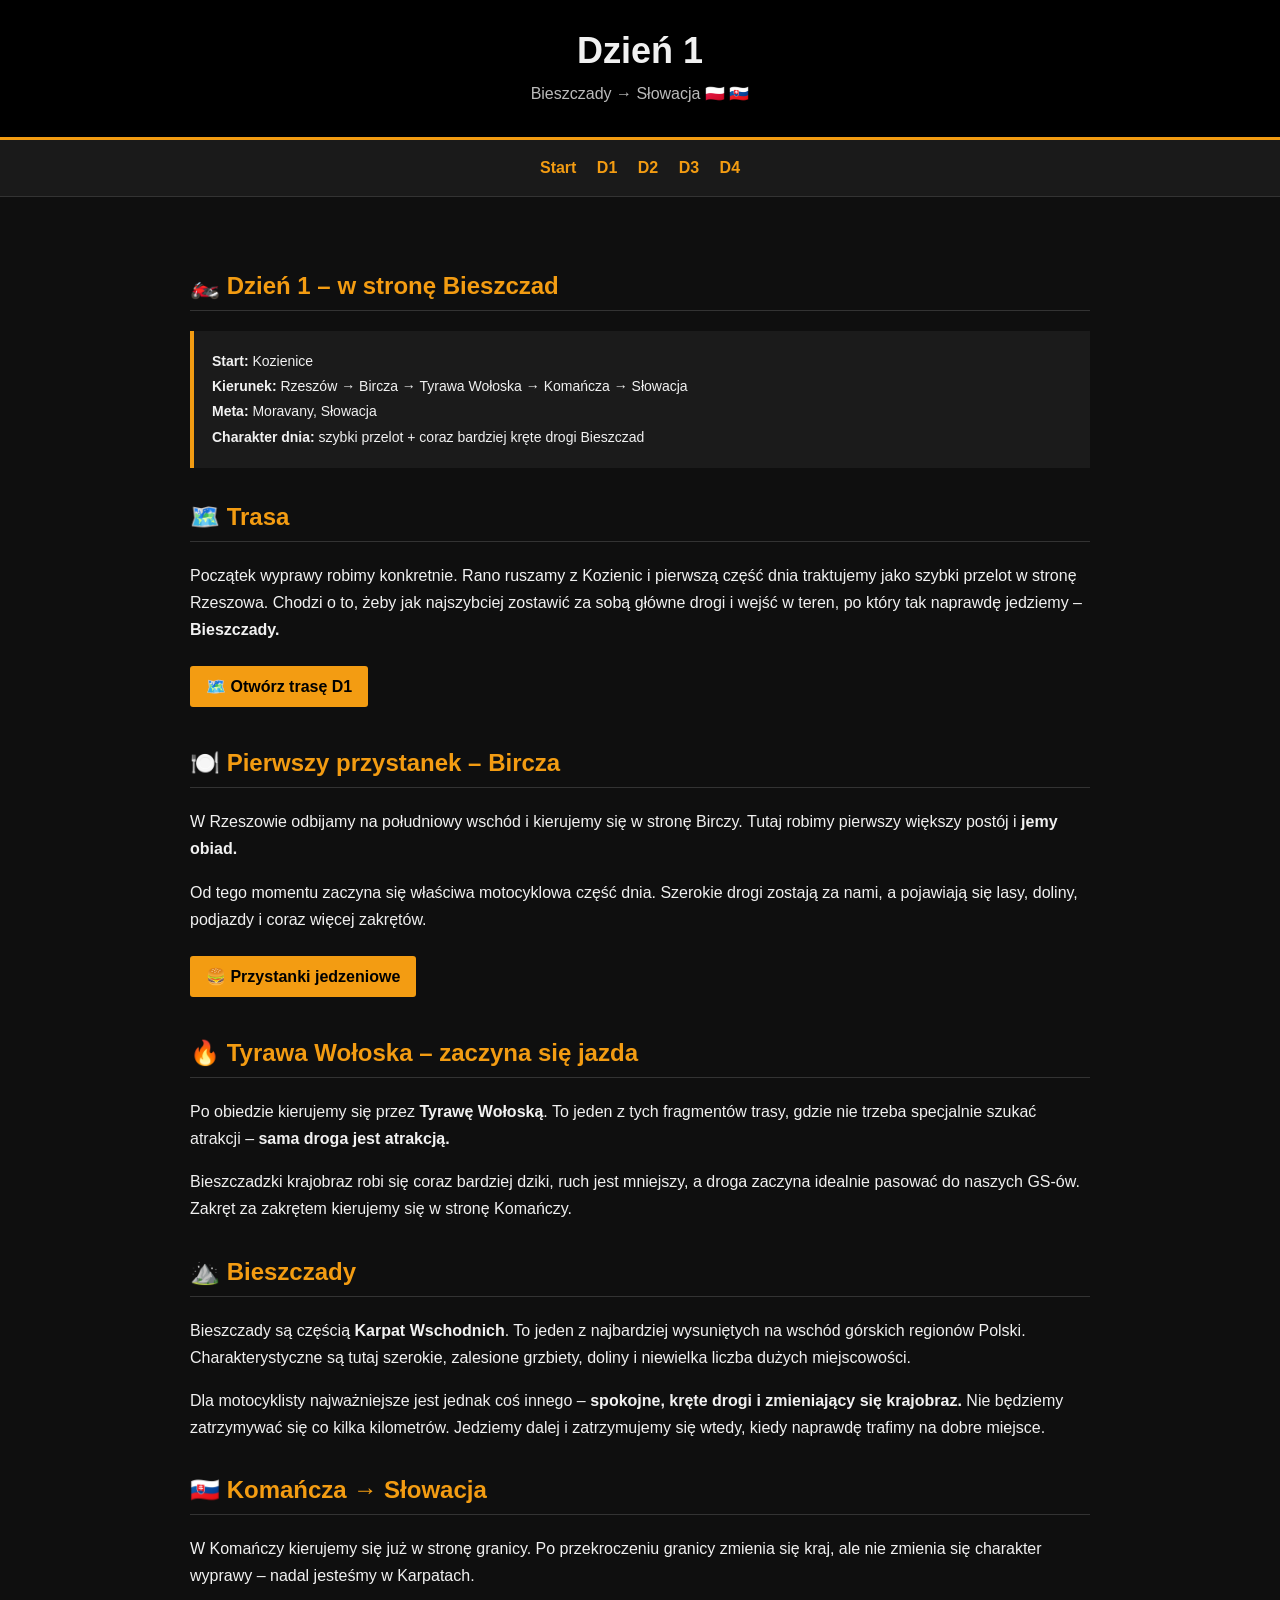
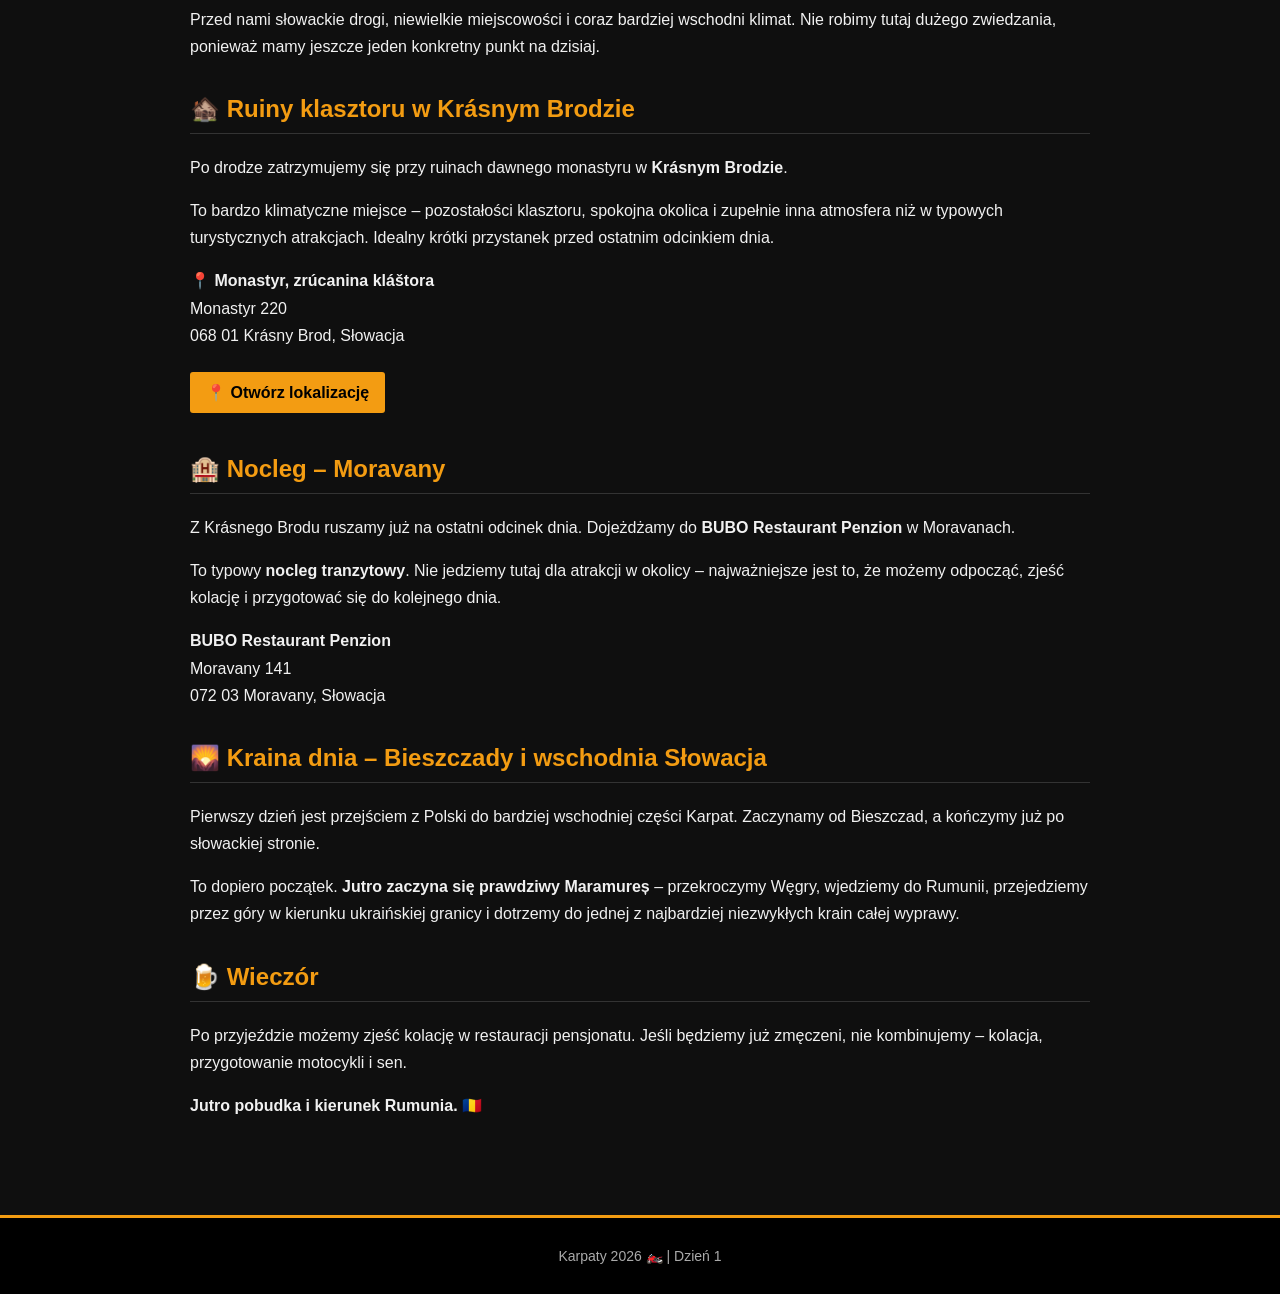
==== d1.html @ 4d6d93f8 "Create d1.html" ====
<!DOCTYPE html>
<html lang="pl">
<head>
    <meta charset="UTF-8">
    <meta name="viewport" content="width=device-width, initial-scale=1.0">
    <title>D1 – Bieszczady → Słowacja | Karpaty 2026</title>
    <link rel="stylesheet" href="style.css">
</head>

<body>

<header>
    <h1>Dzień 1</h1>
    <p>Bieszczady → Słowacja 🇵🇱 🇸🇰</p>
</header>

<nav>
    <a href="index.html">Start</a>
    <a href="d1.html">D1</a>
    <a href="d2.html">D2</a>
    <a href="d3.html">D3</a>
    <a href="d4.html">D4</a>
</nav>

<section>

    <h2>🏍️ Dzień 1 – w stronę Bieszczad</h2>

    <div class="roadbook">
        <strong>Start:</strong> Kozienice<br>
        <strong>Kierunek:</strong> Rzeszów → Bircza → Tyrawa Wołoska → Komańcza → Słowacja<br>
        <strong>Meta:</strong> Moravany, Słowacja<br>
        <strong>Charakter dnia:</strong> szybki przelot + coraz bardziej kręte drogi Bieszczad
    </div>

    <h2>🗺️ Trasa</h2>

    <p>
        Początek wyprawy robimy konkretnie. Rano ruszamy z Kozienic i
        pierwszą część dnia traktujemy jako szybki przelot w stronę
        Rzeszowa. Chodzi o to, żeby jak najszybciej zostawić za sobą
        główne drogi i wejść w teren, po który tak naprawdę jedziemy –
        <strong>Bieszczady.</strong>
    </p>

    <a class="button"
       href="https://maps.app.goo.gl/AyUVnviSpxctWd748"
       target="_blank">
        🗺️ Otwórz trasę D1
    </a>

    <h2>🍽️ Pierwszy przystanek – Bircza</h2>

    <p>
        W Rzeszowie odbijamy na południowy wschód i kierujemy się
        w stronę Birczy. Tutaj robimy pierwszy większy postój i
        <strong>jemy obiad.</strong>
    </p>

    <p>
        Od tego momentu zaczyna się właściwa motocyklowa część dnia.
        Szerokie drogi zostają za nami, a pojawiają się lasy, doliny,
        podjazdy i coraz więcej zakrętów.
    </p>

    <a class="button"
       href="https://maps.app.goo.gl/hvv1c4JMuGy5c1LF6"
       target="_blank">
        🍔 Przystanki jedzeniowe
    </a>

    <h2>🔥 Tyrawa Wołoska – zaczyna się jazda</h2>

    <p>
        Po obiedzie kierujemy się przez <strong>Tyrawę Wołoską</strong>.
        To jeden z tych fragmentów trasy, gdzie nie trzeba specjalnie
        szukać atrakcji – <strong>sama droga jest atrakcją.</strong>
    </p>

    <p>
        Bieszczadzki krajobraz robi się coraz bardziej dziki, ruch
        jest mniejszy, a droga zaczyna idealnie pasować do naszych
        GS-ów. Zakręt za zakrętem kierujemy się w stronę Komańczy.
    </p>

    <h2>⛰️ Bieszczady</h2>

    <p>
        Bieszczady są częścią <strong>Karpat Wschodnich</strong>.
        To jeden z najbardziej wysuniętych na wschód górskich regionów
        Polski. Charakterystyczne są tutaj szerokie, zalesione grzbiety,
        doliny i niewielka liczba dużych miejscowości.
    </p>

    <p>
        Dla motocyklisty najważniejsze jest jednak coś innego –
        <strong>spokojne, kręte drogi i zmieniający się krajobraz.</strong>
        Nie będziemy zatrzymywać się co kilka kilometrów.
        Jedziemy dalej i zatrzymujemy się wtedy, kiedy naprawdę
        trafimy na dobre miejsce.
    </p>

    <h2>🇸🇰 Komańcza → Słowacja</h2>

    <p>
        W Komańczy kierujemy się już w stronę granicy.
        Po przekroczeniu granicy zmienia się kraj, ale nie zmienia się
        charakter wyprawy – nadal jesteśmy w Karpatach.
    </p>

    <p>
        Przed nami słowackie drogi, niewielkie miejscowości i coraz
        bardziej wschodni klimat. Nie robimy tutaj dużego zwiedzania,
        ponieważ mamy jeszcze jeden konkretny punkt na dzisiaj.
    </p>

    <h2>🏚️ Ruiny klasztoru w Krásnym Brodzie</h2>

    <p>
        Po drodze zatrzymujemy się przy ruinach dawnego monastyru
        w <strong>Krásnym Brodzie</strong>.
    </p>

    <p>
        To bardzo klimatyczne miejsce – pozostałości klasztoru,
        spokojna okolica i zupełnie inna atmosfera niż w typowych
        turystycznych atrakcjach. Idealny krótki przystanek przed
        ostatnim odcinkiem dnia.
    </p>

    <p>
        <strong>📍 Monastyr, zrúcanina kláštora</strong><br>
        Monastyr 220<br>
        068 01 Krásny Brod, Słowacja
    </p>

    <a class="button"
       href="https://www.google.com/maps/search/?api=1&query=Monastyr+Krasny+Brod+Slovakia"
       target="_blank">
        📍 Otwórz lokalizację
    </a>

    <h2>🏨 Nocleg – Moravany</h2>

    <p>
        Z Krásnego Brodu ruszamy już na ostatni odcinek dnia.
        Dojeżdżamy do <strong>BUBO Restaurant Penzion</strong>
        w Moravanach.
    </p>

    <p>
        To typowy <strong>nocleg tranzytowy</strong>. Nie jedziemy tutaj
        dla atrakcji w okolicy – najważniejsze jest to, że możemy
        odpocząć, zjeść kolację i przygotować się do kolejnego dnia.
    </p>

    <p>
        <strong>BUBO Restaurant Penzion</strong><br>
        Moravany 141<br>
        072 03 Moravany, Słowacja
    </p>

    <h2>🌄 Kraina dnia – Bieszczady i wschodnia Słowacja</h2>

    <p>
        Pierwszy dzień jest przejściem z Polski do bardziej wschodniej
        części Karpat. Zaczynamy od Bieszczad, a kończymy już po
        słowackiej stronie.
    </p>

    <p>
        To dopiero początek. <strong>Jutro zaczyna się prawdziwy
        Maramureș</strong> – przekroczymy Węgry, wjedziemy do Rumunii,
        przejedziemy przez góry w kierunku ukraińskiej granicy
        i dotrzemy do jednej z najbardziej niezwykłych krain całej
        wyprawy.
    </p>

    <h2>🍺 Wieczór</h2>

    <p>
        Po przyjeździe możemy zjeść kolację w restauracji pensjonatu.
        Jeśli będziemy już zmęczeni, nie kombinujemy – kolacja,
        przygotowanie motocykli i sen.
    </p>

    <p>
        <strong>Jutro pobudka i kierunek Rumunia. 🇷🇴</strong>
    </p>

</section>

<footer>
    Karpaty 2026 🏍️ | Dzień 1
</footer>

</body>
</html>
---- style.css ----
body {
    margin: 0;
    font-family: Arial, sans-serif;
    background: #0f0f0f;
    color: #f1f1f1;
}

header {
    background: #000;
    padding: 30px 20px;
    text-align: center;
    border-bottom: 3px solid #f39c12;
}

header h1 {
    margin: 0 0 8px;
    font-size: 36px;
}

header p {
    margin: 0;
    color: #bbb;
}

nav {
    background: #1a1a1a;
    padding: 12px;
    text-align: center;
    position: sticky;
    top: 0;
    z-index: 10;
    border-bottom: 1px solid #333;
}

nav a {
    color: #f39c12;
    margin: 0 8px;
    text-decoration: none;
    font-weight: bold;
    line-height: 2;
}

nav a:hover {
    color: #fff;
}

section {
    max-width: 900px;
    margin: auto;
    padding: 40px 20px;
}

h2 {
    color: #f39c12;
    border-bottom: 1px solid #333;
    padding-bottom: 10px;
    margin-top: 35px;
}

h3 {
    color: #f39c12;
}

p {
    line-height: 1.7;
}

.roadbook {
    background: #1b1b1b;
    padding: 18px;
    margin-top: 15px;
    border-left: 4px solid #f39c12;
    font-size: 14px;
    line-height: 1.8;
}

.button {
    display: inline-block;
    margin: 7px 7px 7px 0;
    padding: 11px 16px;
    background: #f39c12;
    color: #000;
    text-decoration: none;
    font-weight: bold;
    border-radius: 3px;
}

.button:hover {
    background: #fff;
}

.card {
    background: #171717;
    border: 1px solid #2d2d2d;
    padding: 20px;
    margin: 20px 0;
    border-radius: 4px;
}

.badge {
    display: inline-block;
    color: #000;
    background: #f39c12;
    padding: 5px 9px;
    font-size: 12px;
    font-weight: bold;
    margin-right: 8px;
    border-radius: 2px;
}

.dayline {
    font-size: 19px;
    color: #fff;
    font-weight: bold;
}

footer {
    text-align: center;
    padding: 30px 20px;
    background: #000;
    border-top: 3px solid #f39c12;
    font-size: 14px;
    color: #aaa;
    margin-top: 40px;
}

@media (max-width: 600px) {

    header h1 {
        font-size: 28px;
    }

    section {
        padding: 25px 15px;
    }

    nav a {
        display: inline-block;
        margin: 3px 5px;
    }

    .button {
        display: block;
        text-align: center;
    }
}
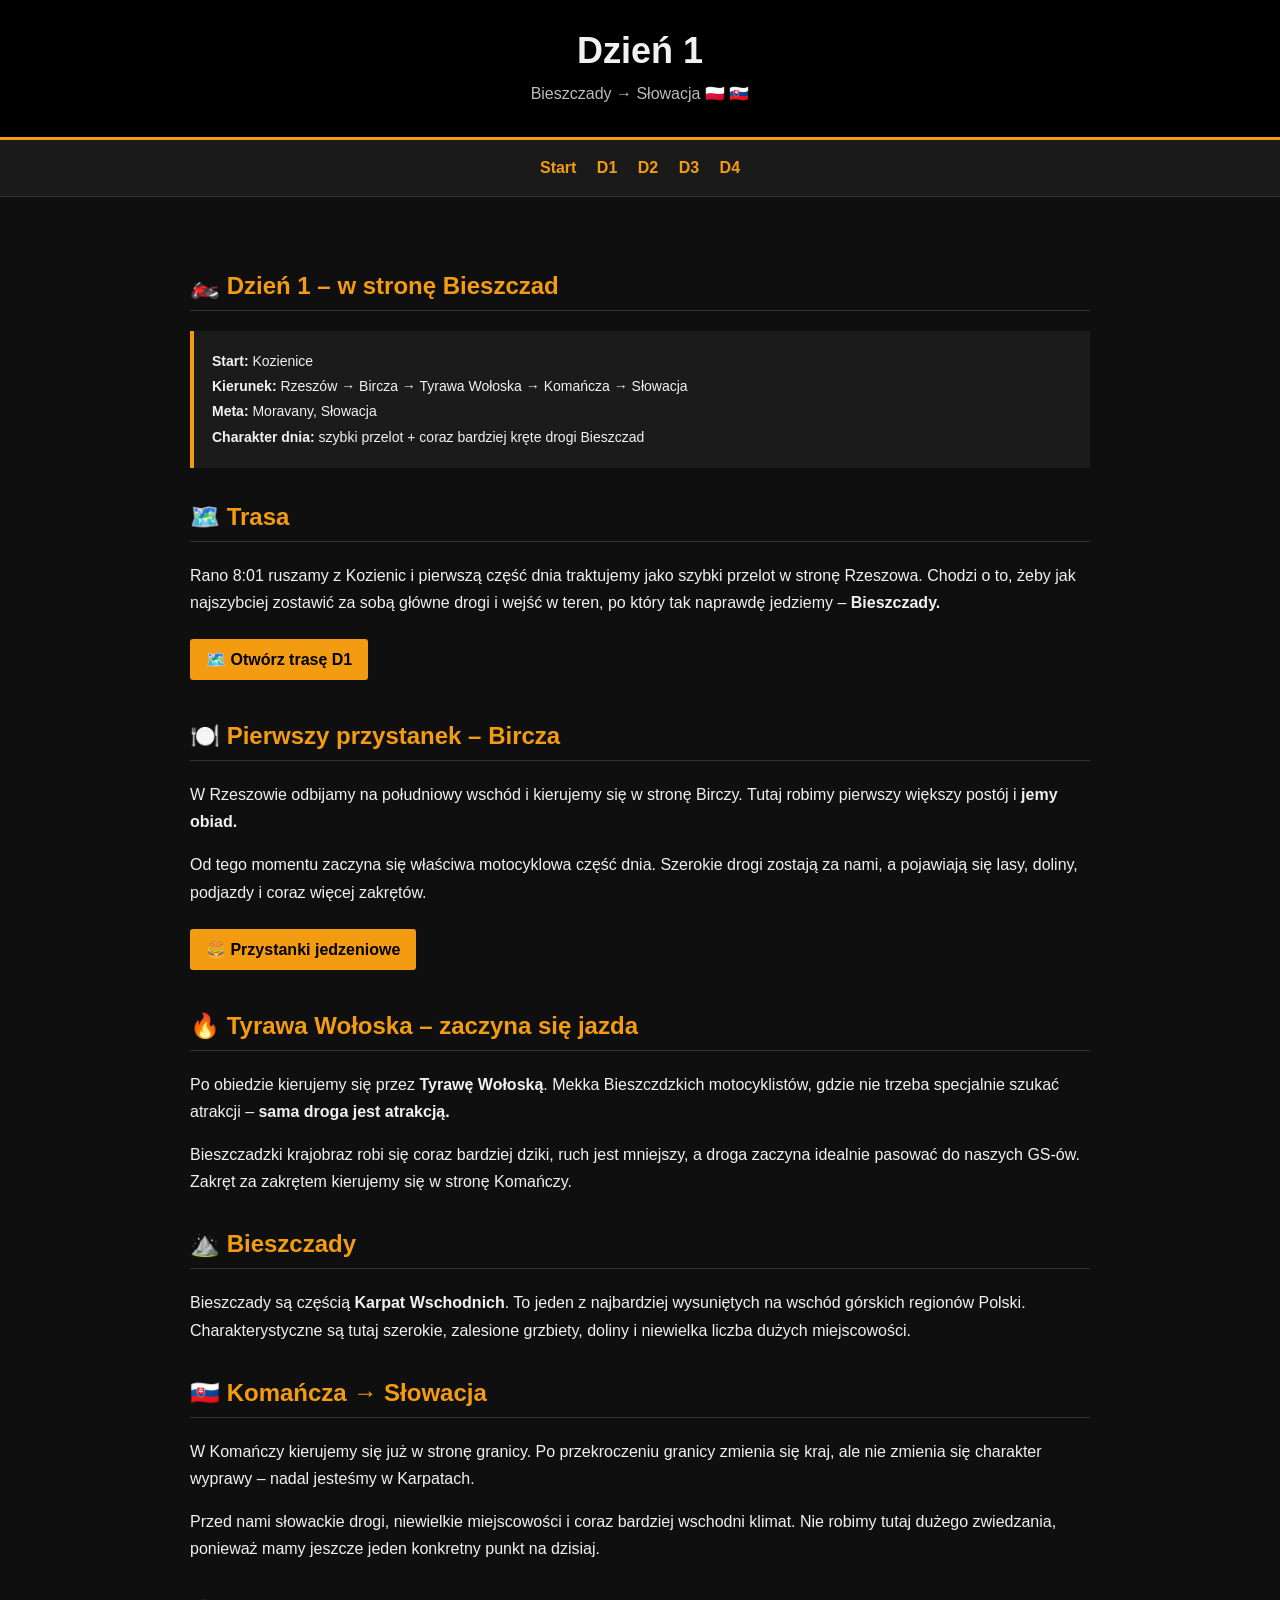
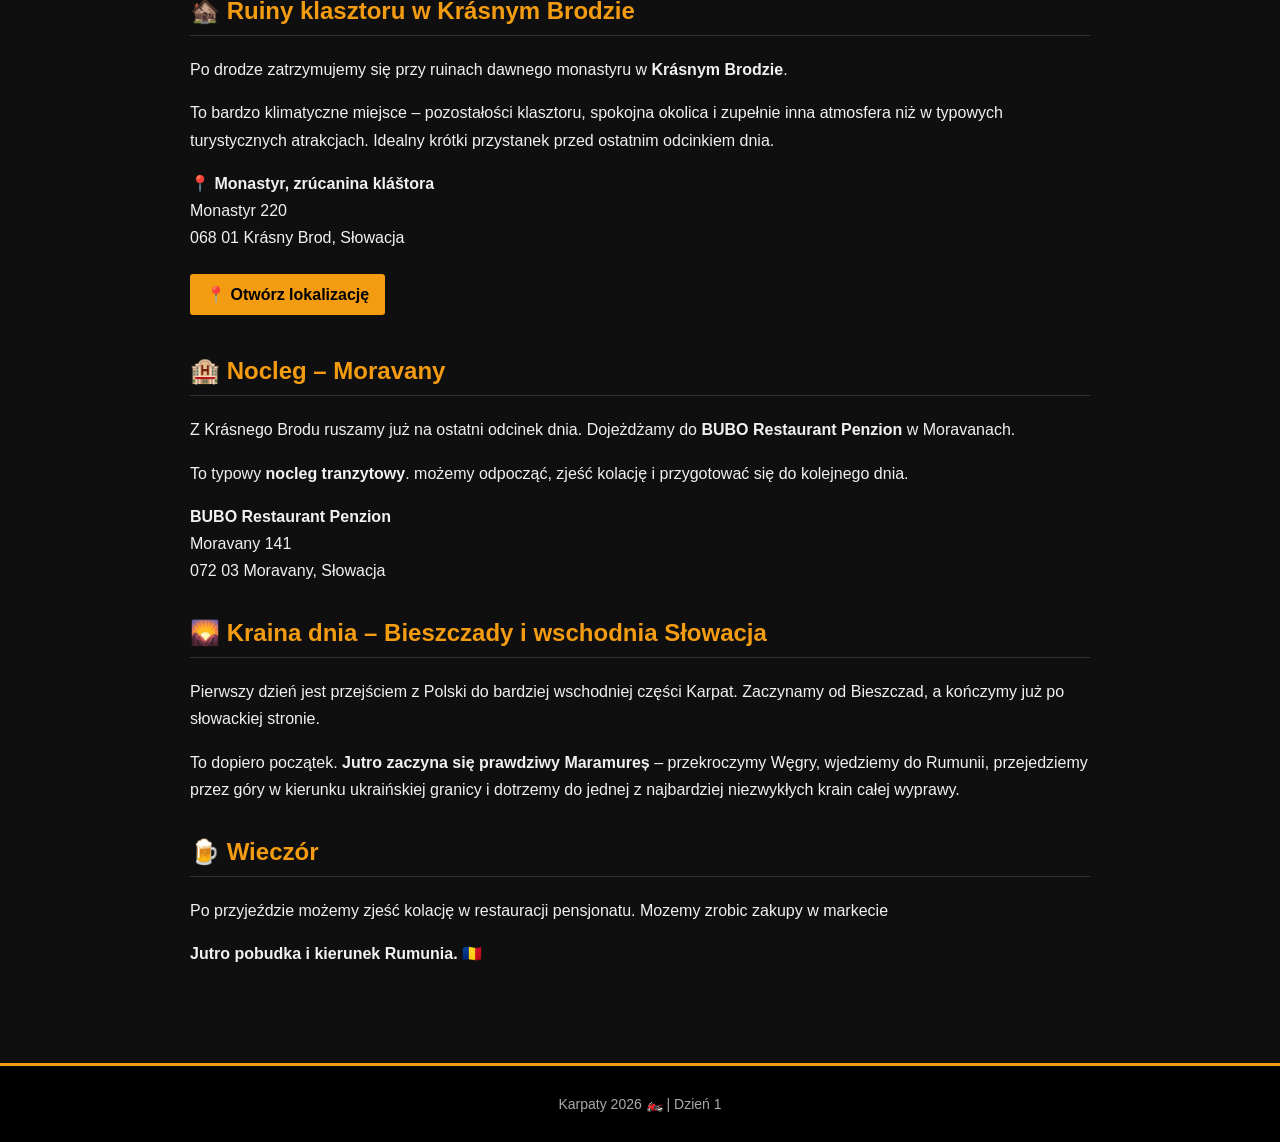
==== commit 9dd81fb4: "Update d1.html" ====
--- a/d1.html
+++ b/d1.html
@@ -36,7 +36,7 @@
     <h2>🗺️ Trasa</h2>
 
     <p>
-        Początek wyprawy robimy konkretnie. Rano ruszamy z Kozienic i
+        Rano 8:01 ruszamy z Kozienic i
         pierwszą część dnia traktujemy jako szybki przelot w stronę
         Rzeszowa. Chodzi o to, żeby jak najszybciej zostawić za sobą
         główne drogi i wejść w teren, po który tak naprawdę jedziemy –
@@ -73,7 +73,7 @@
 
     <p>
         Po obiedzie kierujemy się przez <strong>Tyrawę Wołoską</strong>.
-        To jeden z tych fragmentów trasy, gdzie nie trzeba specjalnie
+        Mekka Bieszczdzkich motocyklistów, gdzie nie trzeba specjalnie
         szukać atrakcji – <strong>sama droga jest atrakcją.</strong>
     </p>
 
@@ -93,11 +93,7 @@
     </p>
 
     <p>
-        Dla motocyklisty najważniejsze jest jednak coś innego –
-        <strong>spokojne, kręte drogi i zmieniający się krajobraz.</strong>
-        Nie będziemy zatrzymywać się co kilka kilometrów.
-        Jedziemy dalej i zatrzymujemy się wtedy, kiedy naprawdę
-        trafimy na dobre miejsce.
+        
     </p>
 
     <h2>🇸🇰 Komańcza → Słowacja</h2>
@@ -149,8 +145,7 @@
     </p>
 
     <p>
-        To typowy <strong>nocleg tranzytowy</strong>. Nie jedziemy tutaj
-        dla atrakcji w okolicy – najważniejsze jest to, że możemy
+        To typowy <strong>nocleg tranzytowy</strong>. możemy
         odpocząć, zjeść kolację i przygotować się do kolejnego dnia.
     </p>
 
@@ -180,8 +175,7 @@
 
     <p>
         Po przyjeździe możemy zjeść kolację w restauracji pensjonatu.
-        Jeśli będziemy już zmęczeni, nie kombinujemy – kolacja,
-        przygotowanie motocykli i sen.
+        Mozemy zrobic zakupy w markecie 
     </p>
 
     <p>
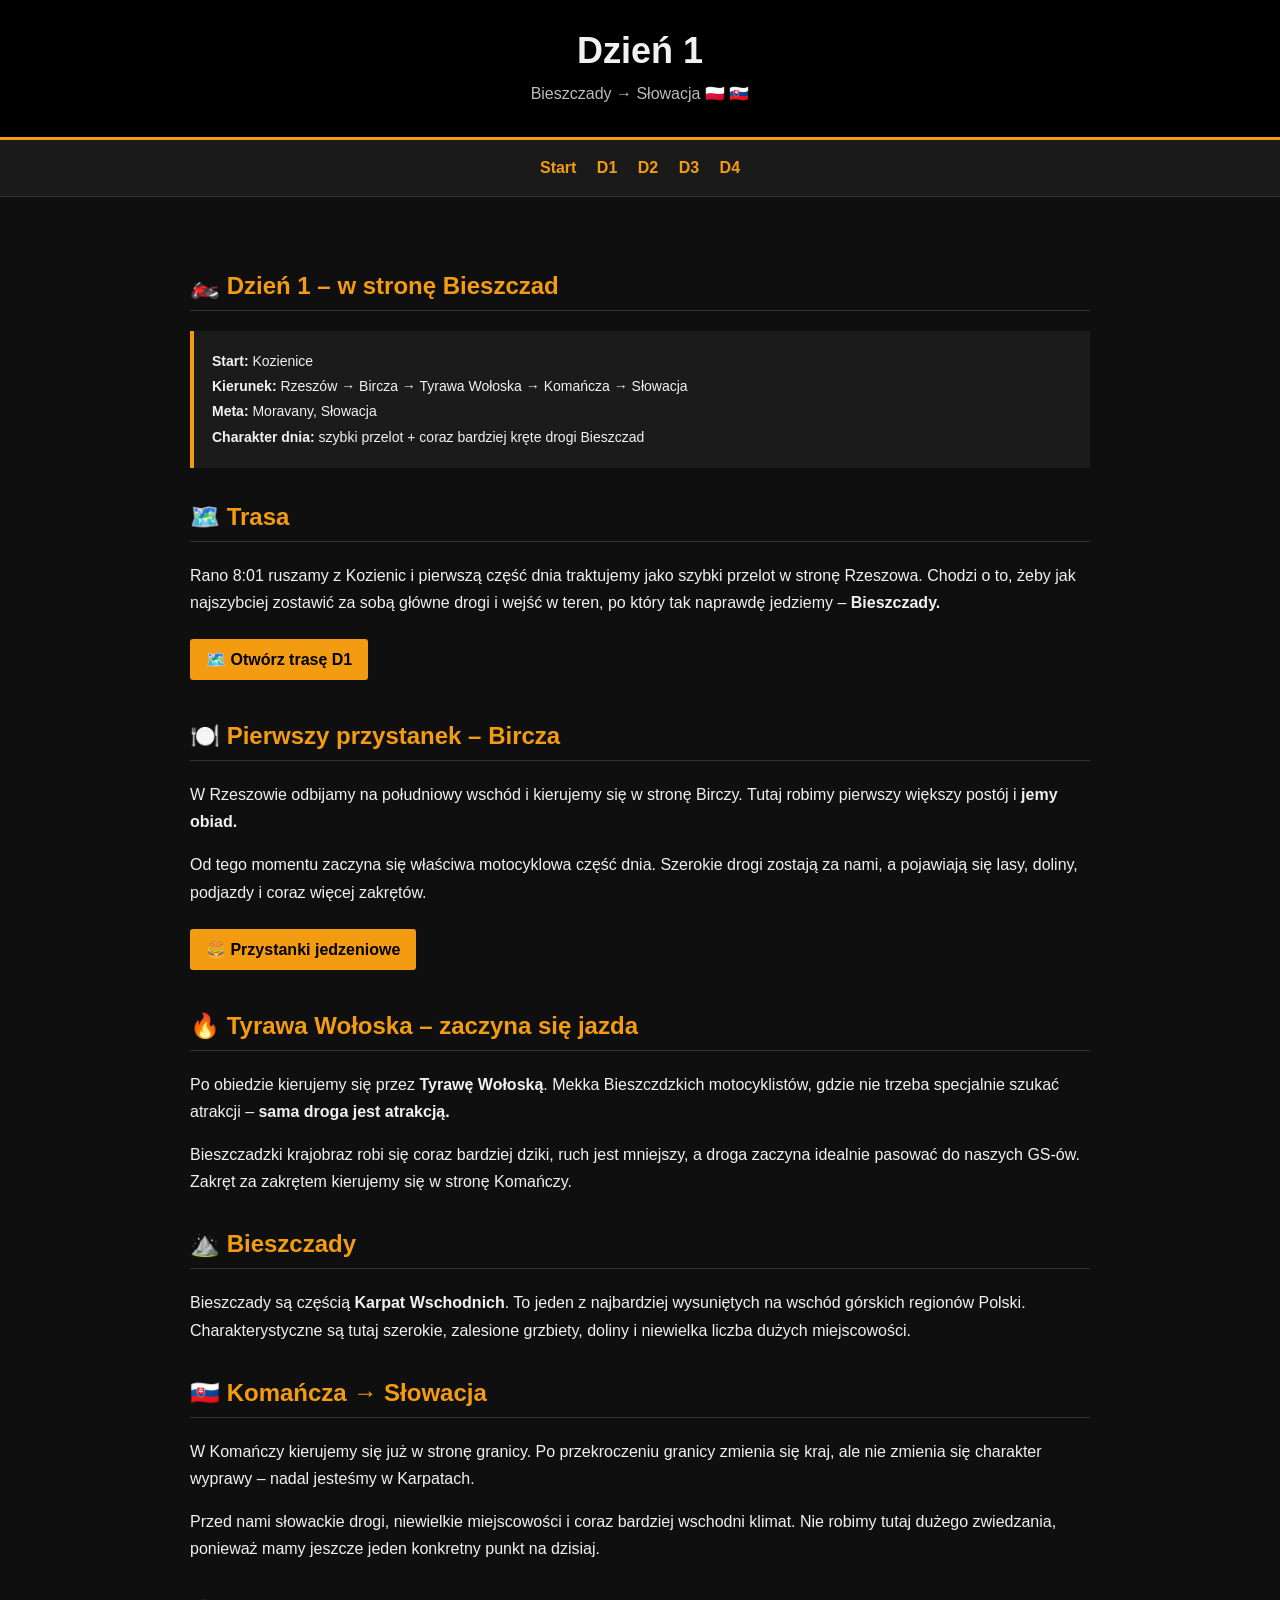
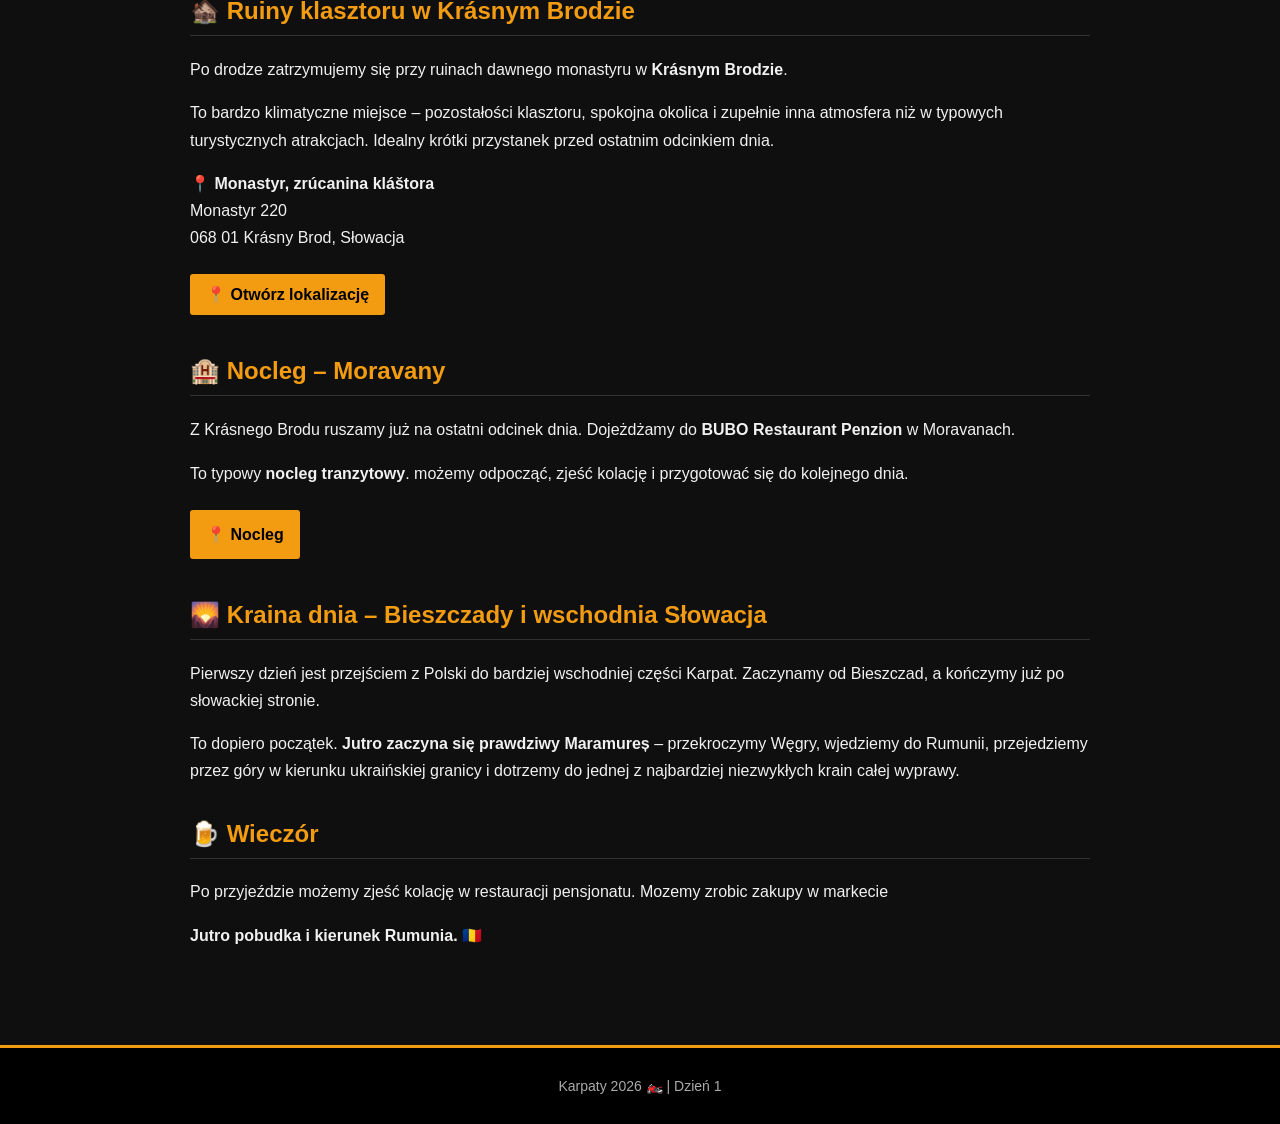
==== commit 047be535: "Update d1.html" ====
--- a/d1.html
+++ b/d1.html
@@ -150,9 +150,12 @@
     </p>
 
     <p>
-        <strong>BUBO Restaurant Penzion</strong><br>
-        Moravany 141<br>
-        072 03 Moravany, Słowacja
+        <a class="button"
+       href="https://maps.app.goo.gl/7Rrh1C6uFiCanBwPA"
+       target="_blank">
+        📍 Nocleg
+    </a>
+        
     </p>
 
     <h2>🌄 Kraina dnia – Bieszczady i wschodnia Słowacja</h2>
